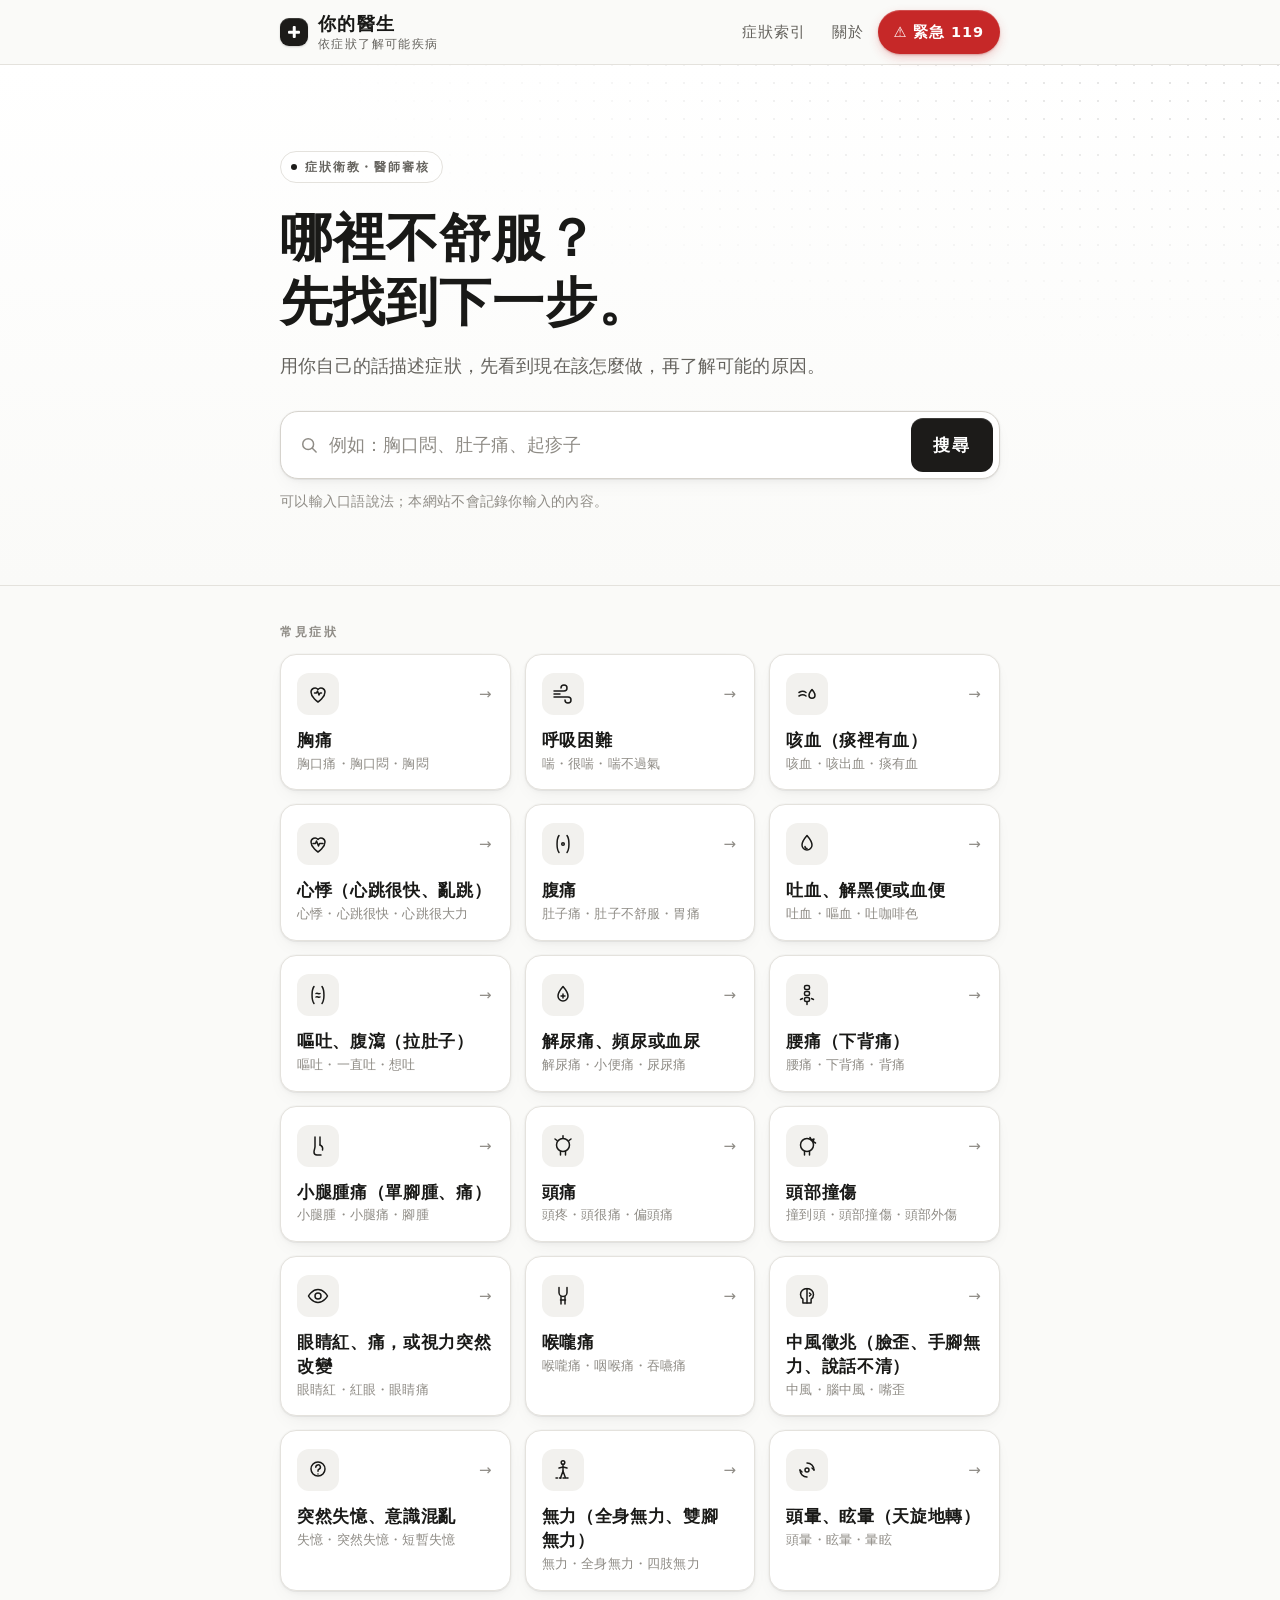
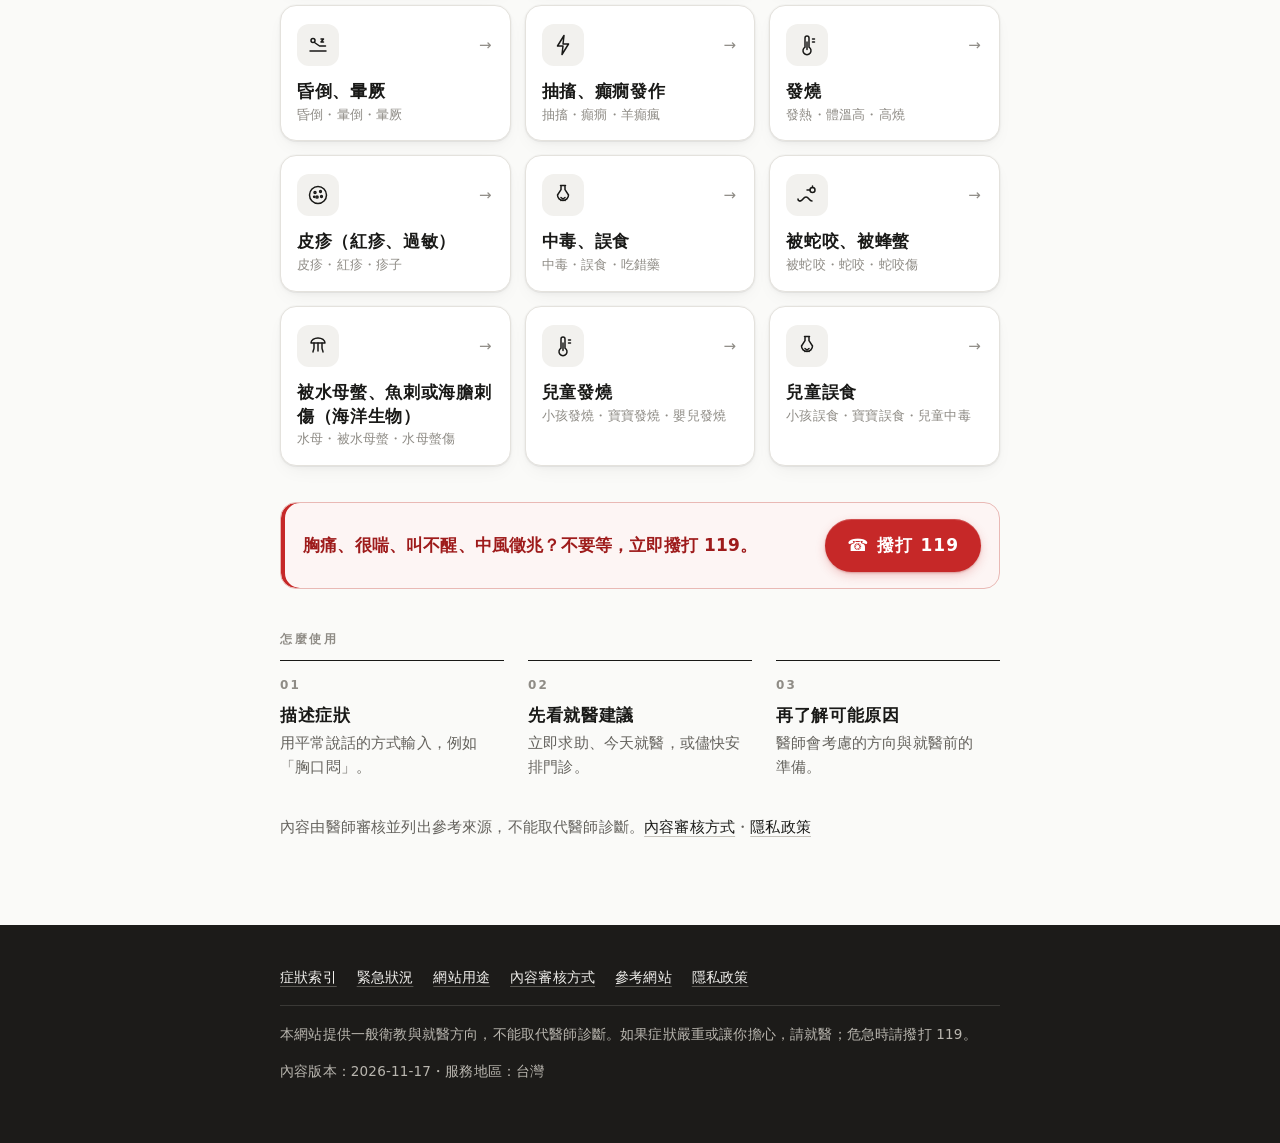
==== index.html @ c9e3ef4b "更新公開版網站 2026-11-17" ====
<!doctype html>
<html lang="zh-Hant-TW">
<head>
<meta charset="utf-8">
<meta name="viewport" content="width=device-width, initial-scale=1">
<meta name="robots" content="index, follow">
<title>你的醫生～依症狀了解可能疾病</title>
<meta name="description" content="你的醫生～依症狀了解可能疾病。先看到現在該怎麼做：立即求助、儘速就醫或安排門診，再了解醫師會考慮的可能原因。經醫師審核的繁體中文衛教，不能取代醫師診斷。">
<link rel="stylesheet" href="css/site.css?v=20261117110125">
</head>
<body data-page="home">
<main id="main" tabindex="-1"><div class="wrap"><noscript><p>本網站需要啟用 JavaScript 才能搜尋與顯示症狀內容。危急時請撥打 119。</p></noscript></div></main>
<script src="data.js?v=20261117110125"></script>
<script src="js/search.js?v=20261117110125"></script>
<script src="js/app.js?v=20261117110125"></script>
</body>
</html>
---- css/site.css ----
/* 極簡黑白灰（暖灰色調）。唯一的彩色是紅色，只用於緊急求助與回診提醒。 */
:root {
  --bg: #FAFAF8;
  --surface: #FFFFFF;
  --soft: #F2F1EE;
  --soft-2: #E9E7E3;
  --text: #191917;
  --muted: #64625D;
  --faint: #8F8C86;
  --line: #E4E2DD;
  --line-strong: #191917;
  --ink: #1C1B19;
  --em: #C62828;
  --em-dark: #9E1B1B;
  --em-soft: #FDF5F4;
  --em-line: #E9B9B5;
  --radius: 16px;
  --radius-sm: 10px;
  --shadow: 0 0 0 1px rgba(25,25,23,.02), 0 1px 1px rgba(25,25,23,.03), 0 2px 4px rgba(25,25,23,.03), 0 8px 20px -6px rgba(25,25,23,.06);
  --shadow-hover: 0 0 0 1px rgba(25,25,23,.03), 0 2px 4px rgba(25,25,23,.04), 0 8px 16px rgba(25,25,23,.05), 0 24px 40px -12px rgba(25,25,23,.14);
  --focus: 0 0 0 2px #FFFFFF, 0 0 0 4px #191917;
  color-scheme: light;
}
* { box-sizing: border-box; }
html { -webkit-text-size-adjust: 100%; scroll-behavior: smooth; }
[id] { scroll-margin-top: 84px; }
::selection { background: var(--ink); color: #fff; }
body {
  margin: 0; background: var(--bg); color: var(--text);
  font-family: "Noto Sans TC", "PingFang TC", "Microsoft JhengHei", system-ui, -apple-system, sans-serif;
  font-size: 17px; line-height: 1.8; letter-spacing: .01em;
  -webkit-font-smoothing: antialiased; text-rendering: optimizeLegibility;
  line-break: strict; font-variant-numeric: tabular-nums;
}
h1, h2, h3 { text-wrap: balance; }
p, li { text-wrap: pretty; }
.hero + .wrap { padding-top: 36px; }
a { color: var(--text); text-decoration: underline; text-decoration-color: #C4C1BA; text-underline-offset: 4px; text-decoration-thickness: 1px; transition: text-decoration-color .15s; }
a:hover { text-decoration-color: var(--text); }
a:focus-visible, button:focus-visible, input:focus-visible, summary:focus-visible { outline: none; box-shadow: var(--focus); border-radius: 8px; }
.wrap { max-width: 760px; margin: 0 auto; padding: 0 20px; }
@media (max-width: 420px) { .wrap { padding: 0 16px; } }
.skip { position: absolute; left: -9999px; }
.skip:focus { left: 16px; top: 8px; background: #fff; padding: 8px 12px; z-index: 10; }
code { font-size: .9em; background: var(--soft); padding: 1px 5px; border-radius: 4px; }
.eyebrow { font-size: 12px; font-weight: 700; letter-spacing: .22em; color: var(--faint); margin: 0 0 10px; text-transform: uppercase; }

/* 頁首 */
.site-header { background: rgba(250,250,248,.9); border-bottom: 1px solid var(--line); position: sticky; top: 0; z-index: 5; backdrop-filter: saturate(1.4) blur(10px); -webkit-backdrop-filter: saturate(1.4) blur(10px); }
.site-header .wrap { display: flex; align-items: center; justify-content: space-between; gap: 12px; min-height: 64px; }
.brand { display: inline-flex; align-items: center; gap: 10px; font-weight: 800; font-size: 18px; color: var(--text); text-decoration: none; letter-spacing: .08em; line-height: 1.25; }
.brand-dot { width: 28px; height: 28px; border-radius: 9px; background: var(--ink); flex: none; position: relative; box-shadow: inset 0 1px 0 rgba(255,255,255,.14), 0 1px 2px rgba(25,25,23,.2); }
.brand-dot::before, .brand-dot::after { content: ""; position: absolute; left: 50%; top: 50%; background: #fff; border-radius: 1px; transform: translate(-50%, -50%); }
.brand-dot::before { width: 12px; height: 2.5px; }
.brand-dot::after { width: 2.5px; height: 12px; }
.brand-text { display: block; white-space: nowrap; }
.brand small { display: block; font-weight: 400; font-size: 11.5px; color: var(--muted); letter-spacing: .12em; margin-top: 2px; }
.nav { display: flex; align-items: center; gap: 2px; }
.nav a.navlink { padding: 8px 12px; text-decoration: none; color: var(--muted); font-size: 14.5px; letter-spacing: .06em; border-radius: 999px; transition: color .15s, background .15s; }
.nav a.navlink:hover { color: var(--text); background: var(--soft); }
.em-pill { display: inline-flex; align-items: center; gap: 6px; background: var(--em); color: #fff !important; text-decoration: none; font-weight: 700; font-size: 14.5px; padding: 9px 16px; border-radius: 999px; min-height: 44px; white-space: nowrap; letter-spacing: .06em; box-shadow: inset 0 1px 0 rgba(255,255,255,.18), 0 1px 2px rgba(158,27,27,.3), 0 4px 12px -2px rgba(198,40,40,.3); transition: background .15s, transform .15s; }
.em-pill:hover { background: var(--em-dark); }
.em-pill:active, .call-btn:active { transform: translateY(1px); }
@media (max-width: 520px) { .nav a.navlink.hide-sm { display: none; } }

/* 預覽橫幅 */
.preview-banner { background: var(--ink); color: #fff; font-size: 13.5px; letter-spacing: .04em; }
.preview-banner a { color: #fff; text-decoration-color: rgba(255,255,255,.5); }
.preview-banner .wrap { padding: 8px 20px; }

main { padding: 36px 0 72px; }
h1 { font-size: 34px; line-height: 1.3; margin: 6px 0 12px; font-weight: 800; letter-spacing: .015em; }
h2 { font-size: 21px; line-height: 1.4; margin: 56px 0 16px; font-weight: 800; letter-spacing: .04em; }
h3 { font-size: 18px; margin: 0 0 6px; font-weight: 700; }
h4 { font-weight: 700; }
p { margin: 0 0 12px; }
.lead { font-size: 18px; color: var(--muted); max-width: 34em; }
.muted { color: var(--muted); }
.small { font-size: 15px; }

/* 首頁 Hero：細點底紋 */
.hero { position: relative; margin-top: -36px; padding: 56px 0 44px; border-bottom: 1px solid var(--line); background: linear-gradient(180deg, #FFFFFF 0%, var(--bg) 100%); overflow: hidden; }
.hero::before {
  content: ""; position: absolute; inset: 0; pointer-events: none;
  background-image: radial-gradient(rgba(25,25,23,.13) 1px, transparent 1.2px);
  background-size: 18px 18px; background-position: -9px -9px;
  -webkit-mask-image: radial-gradient(120% 90% at 100% 0%, #000 0%, transparent 62%);
  mask-image: radial-gradient(120% 90% at 100% 0%, #000 0%, transparent 62%);
}
.hero .wrap { position: relative; }
.hero .eyebrow { display: inline-flex; align-items: center; gap: 8px; padding: 5px 12px 5px 10px; border: 1px solid var(--line); border-radius: 999px; background: rgba(255,255,255,.8); color: var(--muted); letter-spacing: .16em; font-size: 11.5px; margin-bottom: 18px; }
.hero .eyebrow::before { content: ""; width: 6px; height: 6px; border-radius: 50%; background: var(--ink); }
.hero h1 { font-size: 38px; line-height: 1.22; letter-spacing: .02em; font-weight: 900; margin-bottom: 16px; }
@media (min-width: 640px) { .hero { padding: 84px 0 60px; } .hero h1 { font-size: 52px; } }
.search { display: flex; gap: 6px; margin: 28px 0 10px; padding: 6px; background: #fff; border: 1px solid #D6D3CD; border-radius: 18px; box-shadow: var(--shadow); transition: border-color .15s, box-shadow .15s; }
.search:focus-within { border-color: var(--ink); box-shadow: 0 0 0 4px rgba(25,25,23,.08), var(--shadow); }
.search-field { position: relative; flex: 1; min-width: 0; display: flex; align-items: center; }
.search-field svg { position: absolute; left: 12px; color: var(--faint); pointer-events: none; }
.search input { flex: 1; width: 100%; min-width: 0; font: inherit; font-size: 18px; padding: 11px 14px; border: 0; border-radius: 12px; background: transparent; color: var(--text); }
.search-field input { padding-left: 42px; }
.search input:focus, .search input:focus-visible { outline: none; box-shadow: none; }
.search input::placeholder { color: var(--faint); }
.search button { font: inherit; font-weight: 700; padding: 0 22px; border: 0; border-radius: 12px; background: var(--ink); color: #fff; min-height: 48px; cursor: pointer; letter-spacing: .12em; white-space: nowrap; box-shadow: inset 0 1px 0 rgba(255,255,255,.14); transition: background .15s, transform .15s; }
.search button:hover { background: #3A3936; }
.search button:active { transform: translateY(1px); }
.hint { font-size: 13.5px; color: var(--faint); letter-spacing: .02em; }

/* 症狀卡片 */
.sym-grid { list-style: none; padding: 0; margin: 0 0 8px; display: grid; grid-template-columns: repeat(2, minmax(0, 1fr)); gap: 10px; }
@media (min-width: 640px) { .sym-grid { grid-template-columns: repeat(3, minmax(0, 1fr)); gap: 14px; } }
.sym-card { position: relative; display: flex; flex-direction: column; gap: 2px; height: 100%; padding: 18px 16px 16px; background: var(--surface); border: 1px solid var(--line); border-radius: var(--radius); text-decoration: none; color: var(--text); box-shadow: var(--shadow); transition: transform .15s, box-shadow .15s, border-color .15s; }
.sym-card:hover { transform: translateY(-3px); box-shadow: var(--shadow-hover); border-color: #CFCCC6; }
.sym-card .ico { width: 42px; height: 42px; padding: 9px; border-radius: 12px; background: var(--soft); color: var(--text); margin-bottom: 12px; transition: background .2s, color .2s; }
.sym-card:hover .ico { background: var(--ink); color: #fff; }
.sym-t { font-weight: 800; font-size: 17px; letter-spacing: .04em; line-height: 1.4; }
.sym-a { font-size: 12.5px; color: var(--faint); line-height: 1.5; }
.sym-go { position: absolute; top: 26px; right: 18px; color: var(--faint); font-size: 15px; transition: transform .15s, color .15s; }
.sym-card:hover .sym-go { transform: translateX(3px); color: var(--text); }
.chip-draft { font-size: 11px; font-weight: 700; color: var(--muted); border: 1px dashed #A8A59F; border-radius: 4px; padding: 0 5px; margin-left: 4px; letter-spacing: .04em; vertical-align: 2px; }

.chips { display: flex; flex-wrap: wrap; gap: 8px; margin: 14px 0; padding: 0; list-style: none; }
.chips a { display: inline-flex; align-items: center; padding: 8px 16px; min-height: 44px; border: 1px solid var(--line); background: #fff; border-radius: 999px; text-decoration: none; color: var(--text); font-size: 15px; transition: border-color .15s, background .15s; }
.chips a:hover { border-color: var(--text); }
.notice { background: var(--surface); border: 1px solid var(--line); border-radius: var(--radius); padding: 18px 20px; }

/* 首頁步驟 */
.steps { list-style: none; padding: 0; margin: 0 0 18px; display: grid; gap: 0; border-top: 1px solid var(--line); }
@media (min-width: 640px) { .steps { grid-template-columns: repeat(3, 1fr); gap: 24px; border-top: 0; } }
.steps li { display: flex; flex-direction: column; padding: 16px 0; border-bottom: 1px solid var(--line); }
@media (min-width: 640px) { .steps li { border-bottom: 0; border-top: 1px solid var(--text); padding-top: 14px; } }
.step-n { font-size: 12px; font-weight: 700; letter-spacing: .18em; color: var(--faint); margin-bottom: 4px; }
.steps strong { font-size: 16.5px; letter-spacing: .04em; }
.steps li > span:last-child { font-size: 14.5px; color: var(--muted); line-height: 1.7; }
section + section, .em-strip + section { margin-top: 40px; }

/* 緊急提示條 */
.em-strip { border: 1px solid var(--em-line); box-shadow: inset 4px 0 0 var(--em); border-radius: var(--radius); padding: 16px 18px 16px 22px; margin: 36px 0; display: flex; flex-wrap: wrap; align-items: center; justify-content: space-between; gap: 12px; background: var(--em-soft); }
.em-strip p { margin: 0; font-weight: 700; color: var(--em-dark); flex: 1 1 220px; }
.call-btn { display: inline-flex; align-items: center; justify-content: center; gap: 8px; background: var(--em); color: #fff; text-decoration: none; font-weight: 700; font-size: 17px; padding: 11px 22px; border-radius: 999px; min-height: 48px; letter-spacing: .06em; box-shadow: inset 0 1px 0 rgba(255,255,255,.18), 0 1px 2px rgba(158,27,27,.3), 0 4px 12px -2px rgba(198,40,40,.3); transition: background .15s, transform .15s; }
.call-btn:hover { background: var(--em-dark); }

/* 搜尋結果 */
.results { list-style: none; padding: 0; margin: 10px 0; background: var(--surface); border: 1px solid var(--line); border-radius: var(--radius); overflow: hidden; box-shadow: var(--shadow); }
.results li + li { border-top: 1px solid var(--line); }
.results li a { display: block; padding: 14px 18px; text-decoration: none; color: var(--text); }
.results li a:hover { background: var(--soft); }
.results .t { font-weight: 800; font-size: 17px; letter-spacing: .03em; }
.results .a { font-size: 13.5px; color: var(--faint); }

/* 症狀頁 */
.crumb { font-size: 13px; color: var(--faint); letter-spacing: .1em; }
.crumb a { color: var(--muted); text-decoration: none; }
.crumb a:hover { color: var(--text); }
.sym-head { display: flex; align-items: center; gap: 14px; margin-top: 4px; }
.sym-head .ico { width: 52px; height: 52px; padding: 11px; border-radius: 15px; background: var(--ink); color: #fff; flex: none; box-shadow: inset 0 1px 0 rgba(255,255,255,.14), 0 2px 6px rgba(25,25,23,.18); }
.sym-head h1 { margin: 0; }
.aliases { color: var(--muted); font-size: 14.5px; margin: 12px 0 2px; }
.audience { font-size: 13.5px; color: var(--faint); }

/* 症狀頁：本頁跳轉連結 */
.jump { display: flex; flex-wrap: wrap; gap: 8px; margin: 18px 0 0; }
.jump a { display: inline-flex; align-items: center; gap: 6px; min-height: 40px; padding: 6px 14px; border: 1px solid var(--line); border-radius: 999px; background: var(--surface); color: var(--muted); font-size: 14px; letter-spacing: .04em; text-decoration: none; transition: border-color .15s, color .15s; }
.jump a::after { content: "↓"; font-size: 12px; color: var(--faint); }
.jump a:hover { border-color: var(--ink); color: var(--text); }
.jump a:first-child { border-color: var(--em-line); color: var(--em-dark); background: var(--em-soft); }
.jump a:first-child::after { color: var(--em); }

/* 醫師怎麼想：思考順序 */
.thinking { margin: 8px 0 22px; padding: 20px 22px; background: var(--surface); border: 1px solid var(--line); border-radius: var(--radius); box-shadow: var(--shadow); }
.thinking h3 { font-size: 17px; letter-spacing: .06em; margin-bottom: 4px; }
.think-steps { list-style: none; counter-reset: th; padding: 0; margin: 12px 0 0; position: relative; }
.think-steps::before { content: ""; position: absolute; left: 12px; top: 14px; bottom: 14px; width: 1px; background: var(--line); }
.think-steps li { counter-increment: th; position: relative; padding: 4px 0 14px 40px; }
.think-steps li:last-child { padding-bottom: 0; }
.think-steps li::before { content: counter(th); position: absolute; left: 0; top: 4px; width: 25px; height: 25px; border-radius: 50%; background: var(--surface); border: 1px solid var(--ink); font-size: 12.5px; font-weight: 700; display: grid; place-items: center; line-height: 1; }
.think-steps li:first-child::before { background: var(--em); border-color: var(--em); color: #fff; }
.think-steps .plain { display: block; font-size: 14.5px; color: var(--muted); line-height: 1.7; }

/* 腹部位置圖 */
.bodymap { margin: 14px 0 6px; }
.bm-figure { max-width: 420px; margin: 0 auto; }
.bm-side { display: flex; justify-content: space-between; font-size: 12px; color: var(--faint); letter-spacing: .12em; margin: 0 6px 6px; }
.bm-grid { display: grid; grid-template-columns: repeat(3, 1fr); gap: 6px; padding: 10px; background: var(--soft); border: 1px solid var(--line); border-radius: 42% 42% 28% 28% / 22% 22% 16% 16%; }
.bm-cell { display: flex; flex-direction: column; align-items: center; justify-content: center; gap: 0; min-height: 76px; padding: 8px 4px; background: var(--surface); border: 1px solid var(--line); border-radius: 12px; text-decoration: none; color: var(--text); text-align: center; line-height: 1.35; transition: background .15s, color .15s, border-color .15s, transform .15s; }
.bm-cell span { font-weight: 700; font-size: 14.5px; letter-spacing: .04em; }
.bm-cell small { font-size: 12px; color: var(--faint); }
a.bm-cell:hover { background: var(--ink); color: #fff; border-color: var(--ink); transform: translateY(-1px); }
a.bm-cell:hover small { color: #C9C6BF; }
.bm-empty { background: transparent; border-style: dashed; color: var(--faint); }
.bm-empty span { font-weight: 400; font-size: 13px; }
.bm-extra { justify-content: center; }

/* 手機：底部固定「立即求助」列（寬螢幕改用右側欄） */
.rf-bar { position: fixed; left: 12px; right: 12px; bottom: calc(12px + env(safe-area-inset-bottom)); z-index: 6; display: flex; gap: 8px; padding: 8px; background: rgba(253,245,244,.96); border: 1px solid var(--em-line); border-radius: 18px; box-shadow: 0 10px 30px -8px rgba(158,27,27,.35); backdrop-filter: blur(8px); -webkit-backdrop-filter: blur(8px); transform: translateY(140%); transition: transform .25s; }
.rf-bar.on { transform: none; }
.rf-bar a { display: inline-flex; align-items: center; justify-content: center; gap: 6px; min-height: 46px; border-radius: 12px; font-weight: 700; font-size: 15px; text-decoration: none; letter-spacing: .04em; }
.rf-bar-link { flex: 1; color: var(--em-dark); background: #fff; border: 1px solid var(--em-line); }
.rf-bar-call { padding: 0 18px; color: #fff; background: var(--em); box-shadow: inset 0 1px 0 rgba(255,255,255,.18); }
body[data-page="symptom"] .site-footer { padding-bottom: 110px; }
@media (min-width: 1180px) { .rf-bar { display: none; } body[data-page="symptom"] .site-footer { padding-bottom: 48px; } }
@media (prefers-reduced-motion: reduce) { .rf-bar { transition: none; } }

/* 寬螢幕：右側固定「立即求助」重點 */
.rf-aside { display: none; }
@media (min-width: 1180px) {
  .sym-wrap { max-width: 1160px; display: grid; grid-template-columns: minmax(0, 760px) 300px; gap: 48px; justify-content: center; }
  .rf-aside { display: block; position: sticky; top: 88px; align-self: start; margin-top: 36px; padding: 18px 18px 16px 22px; border: 1px solid var(--em-line); border-radius: var(--radius); background: linear-gradient(180deg, #FFFBFA 0%, var(--em-soft) 100%); box-shadow: inset 4px 0 0 var(--em), 0 10px 28px -12px rgba(198,40,40,.25); font-size: 14px; line-height: 1.65; max-height: calc(100vh - 110px); overflow: auto; opacity: 0; transform: translateY(8px); pointer-events: none; transition: opacity .25s, transform .25s; }
  .rf-aside.on { opacity: 1; transform: none; pointer-events: auto; }
  .rf-tag { display: inline-flex; gap: 6px; align-items: center; background: var(--em); color: #fff; font-size: 12px; font-weight: 700; letter-spacing: .12em; padding: 3px 11px; border-radius: 999px; margin: 0 0 8px; }
  .rf-lead { font-weight: 700; color: var(--em-dark); margin: 0 0 4px; }
  .rf-aside ul { margin: 0 0 12px; padding-left: 18px; }
  .rf-aside li { margin: 5px 0; }
  .rf-aside li::marker { color: var(--em); }
  .rf-aside .call-btn { width: 100%; font-size: 16px; min-height: 44px; }
  .rf-more { margin: 10px 0 0; font-size: 13px; text-align: center; }
}
@media (prefers-reduced-motion: reduce) { .rf-aside { transition: none; } }

/* 症狀頁章節編號 */
.sym-page { counter-reset: sec; }
.sym-page > h2 { counter-increment: sec; display: flex; align-items: baseline; gap: 12px; padding-top: 22px; border-top: 1px solid var(--line); }
.sym-page > h2::before { content: counter(sec, decimal-leading-zero); font-size: 12px; font-weight: 700; letter-spacing: .18em; color: var(--faint); min-width: 1.8em; }
.sym-page > h2:first-of-type { border-top: 0; padding-top: 0; margin-top: 32px; }
.jump-wide a:first-child { border-color: var(--line); color: var(--muted); background: var(--surface); }
.jump-wide a:first-child::after { color: var(--faint); }
.jump-wide a:last-child { border-color: var(--em-line); color: var(--em-dark); background: var(--em-soft); }
.jump-wide a:last-child::after { color: var(--em); }

.level { border-radius: var(--radius); padding: 22px 22px 20px 26px; margin: 16px 0; background: var(--surface); border: 1px solid var(--line); box-shadow: inset 4px 0 0 var(--bar, var(--line)), var(--shadow); }
@media (max-width: 420px) { .level { padding: 18px 16px 16px 20px; } }
.level .tag { display: inline-flex; align-items: center; gap: 6px; font-size: 12px; font-weight: 700; padding: 3px 11px; border-radius: 999px; margin-bottom: 10px; letter-spacing: .12em; }
.level h3 { font-size: 20px; letter-spacing: .03em; }
.level ul { margin: 6px 0 8px; padding-left: 20px; }
.level li { margin: 7px 0; }
.level li::marker { color: var(--faint); }
/* 立即求助：紅色 */
.level.em { border-color: var(--em-line); background: linear-gradient(180deg, #FFFBFA 0%, var(--em-soft) 100%); box-shadow: inset 4px 0 0 var(--em), 0 1px 2px rgba(198,40,40,.05), 0 10px 28px -10px rgba(198,40,40,.22); }
.level.em .tag { background: var(--em); color: #fff; }
.level.em h3 { color: var(--em-dark); }
.level.em li::marker { color: var(--em); }
/* 今天就醫：黑色 */
.level.ur { --bar: var(--ink); border-color: #CFCCC6; }
.level.ur .tag { background: var(--ink); color: #fff; }
/* 儘快門診：灰色 */
.level.ro { background: #F6F5F2; box-shadow: inset 4px 0 0 #B5B2AB; }
.level.ro .tag { background: transparent; color: var(--text); border: 1px solid var(--text); }
.donow { background: rgba(255,255,255,.85); border-radius: 12px; padding: 14px 18px; margin-top: 16px; border: 1px solid var(--em-line); }
.level.ro .donow { border-color: var(--line); }
.donow h4 { margin: 0 0 4px; font-size: 15px; letter-spacing: .06em; }
.safety-net { margin: 14px 0 0; padding: 12px 16px; background: var(--surface); border: 1px solid var(--em-line); box-shadow: inset 3px 0 0 var(--em); border-radius: 12px; color: var(--text); font-size: 15.5px; }
.delay { border: 1px solid var(--line); box-shadow: inset 4px 0 0 var(--ink); background: var(--surface); border-radius: var(--radius); padding: 20px 22px 18px 26px; margin: 20px 0; }
.delay h3 { font-size: 17px; letter-spacing: .06em; }
.delay ul { margin: 6px 0 0; padding-left: 20px; }
.delay li { margin: 7px 0; }
.no-observe { font-size: 13.5px; color: var(--muted); padding: 2px 0 2px 12px; border-left: 2px solid var(--line); }

sup.ref { white-space: nowrap; margin-left: 2px; line-height: 0; }
sup.ref a { font-size: 10.5px; text-decoration: none; color: var(--faint); padding: 0 1px; }
sup.ref a:hover { color: var(--text); }

.qa { list-style: none; padding: 0; margin: 0; counter-reset: q; }
.qa li { counter-increment: q; position: relative; padding: 14px 0 14px 40px; border-top: 1px solid var(--line); }
.qa li:last-child { border-bottom: 1px solid var(--line); }
.qa li::before { content: counter(q); position: absolute; left: 0; top: 16px; width: 26px; height: 26px; border-radius: 50%; background: var(--soft-2); font-size: 13px; font-weight: 700; display: grid; place-items: center; line-height: 1; }
.qa .why { font-size: 14.5px; color: var(--muted); }

.causes { display: grid; gap: 12px; }
@media (min-width: 640px) { .causes { grid-template-columns: 1fr 1fr; } }
.cause-group { background: var(--surface); border: 1px solid var(--line); border-radius: var(--radius); padding: 20px 22px; box-shadow: var(--shadow); }
.cause-group h3 { font-size: 16px; letter-spacing: .06em; }
.cause-group ul { padding-left: 18px; margin: 6px 0 0; }
.cause-group li { margin: 10px 0; }
.cause-group li::marker { color: var(--faint); }
.cause-group .plain { display: block; font-size: 14.5px; color: var(--muted); line-height: 1.7; }
.cause-group.loc { margin: 10px 0; scroll-margin-top: 84px; }
.cause-group h4 { margin: 0 0 2px; font-size: 16px; letter-spacing: .08em; padding-bottom: 8px; border-bottom: 1px solid var(--line); }
.disclaimer { font-size: 14.5px; color: var(--muted); background: var(--soft); border-radius: var(--radius-sm); padding: 12px 16px; }

.meta { background: var(--surface); border: 1px solid var(--line); border-radius: var(--radius); padding: 20px 22px; font-size: 14.5px; }

/* 步驟清單（CPR、噎到）與延伸閱讀 */
.cpr-steps { list-style: none; padding: 0; margin: 14px 0 0; counter-reset: step; background: var(--surface); border: 1px solid var(--line); border-radius: var(--radius); box-shadow: var(--shadow); overflow: hidden; }
.cpr-steps li { counter-increment: step; position: relative; padding: 15px 20px 15px 58px; }
.cpr-steps li + li { border-top: 1px solid var(--line); }
.cpr-steps li::before { content: counter(step); position: absolute; left: 18px; top: 17px; width: 26px; height: 26px; border-radius: 50%; background: var(--ink); color: #fff; font-size: 13px; font-weight: 700; display: grid; place-items: center; line-height: 1; }
.links { list-style: none; padding: 0; margin: 14px 0 0; display: grid; gap: 10px; }
.links li { background: var(--surface); border: 1px solid var(--line); border-radius: var(--radius); padding: 14px 20px; box-shadow: var(--shadow); line-height: 1.6; }
.links a { font-weight: 700; }
.meta dl { display: grid; grid-template-columns: max-content 1fr; gap: 4px 18px; margin: 0 0 12px; padding-bottom: 12px; border-bottom: 1px solid var(--line); }
.meta dt { color: var(--faint); letter-spacing: .06em; }
.meta dd { margin: 0; }
.sources { font-size: 13.5px; padding-left: 22px; color: var(--muted); }
.sources li { margin: 6px 0; word-break: break-word; }
.sources a { color: var(--muted); }
.draft-flag { display: inline-block; background: var(--surface); color: var(--muted); border: 1px dashed #A8A59F; font-size: 12px; font-weight: 700; padding: 1px 8px; border-radius: 6px; letter-spacing: .04em; }

/* 頁尾：深色 */
.site-footer { background: var(--ink); color: #B9B6AF; padding: 40px 0 48px; font-size: 13.5px; line-height: 1.8; }
.site-footer nav { display: flex; flex-wrap: wrap; gap: 6px 20px; margin-bottom: 16px; padding-bottom: 16px; border-bottom: 1px solid #3A3936; }
.site-footer a { color: #F2F1EE; text-decoration-color: #5A5853; }
.site-footer a:hover { text-decoration-color: #F2F1EE; }

/* 審核頁 */
.review-card { background: var(--surface); border: 1px solid var(--line); border-radius: var(--radius); padding: 18px 20px; margin: 16px 0; }
.review-card table { width: 100%; border-collapse: collapse; font-size: 14px; }
.review-card th, .review-card td { text-align: left; border-bottom: 1px solid var(--line); padding: 8px 4px; vertical-align: top; }
.warn { color: var(--em-dark); font-weight: 700; }
.ok { color: var(--text); }
.table-scroll { overflow-x: auto; }

@media (prefers-reduced-motion: reduce) { * { transition: none !important; } }
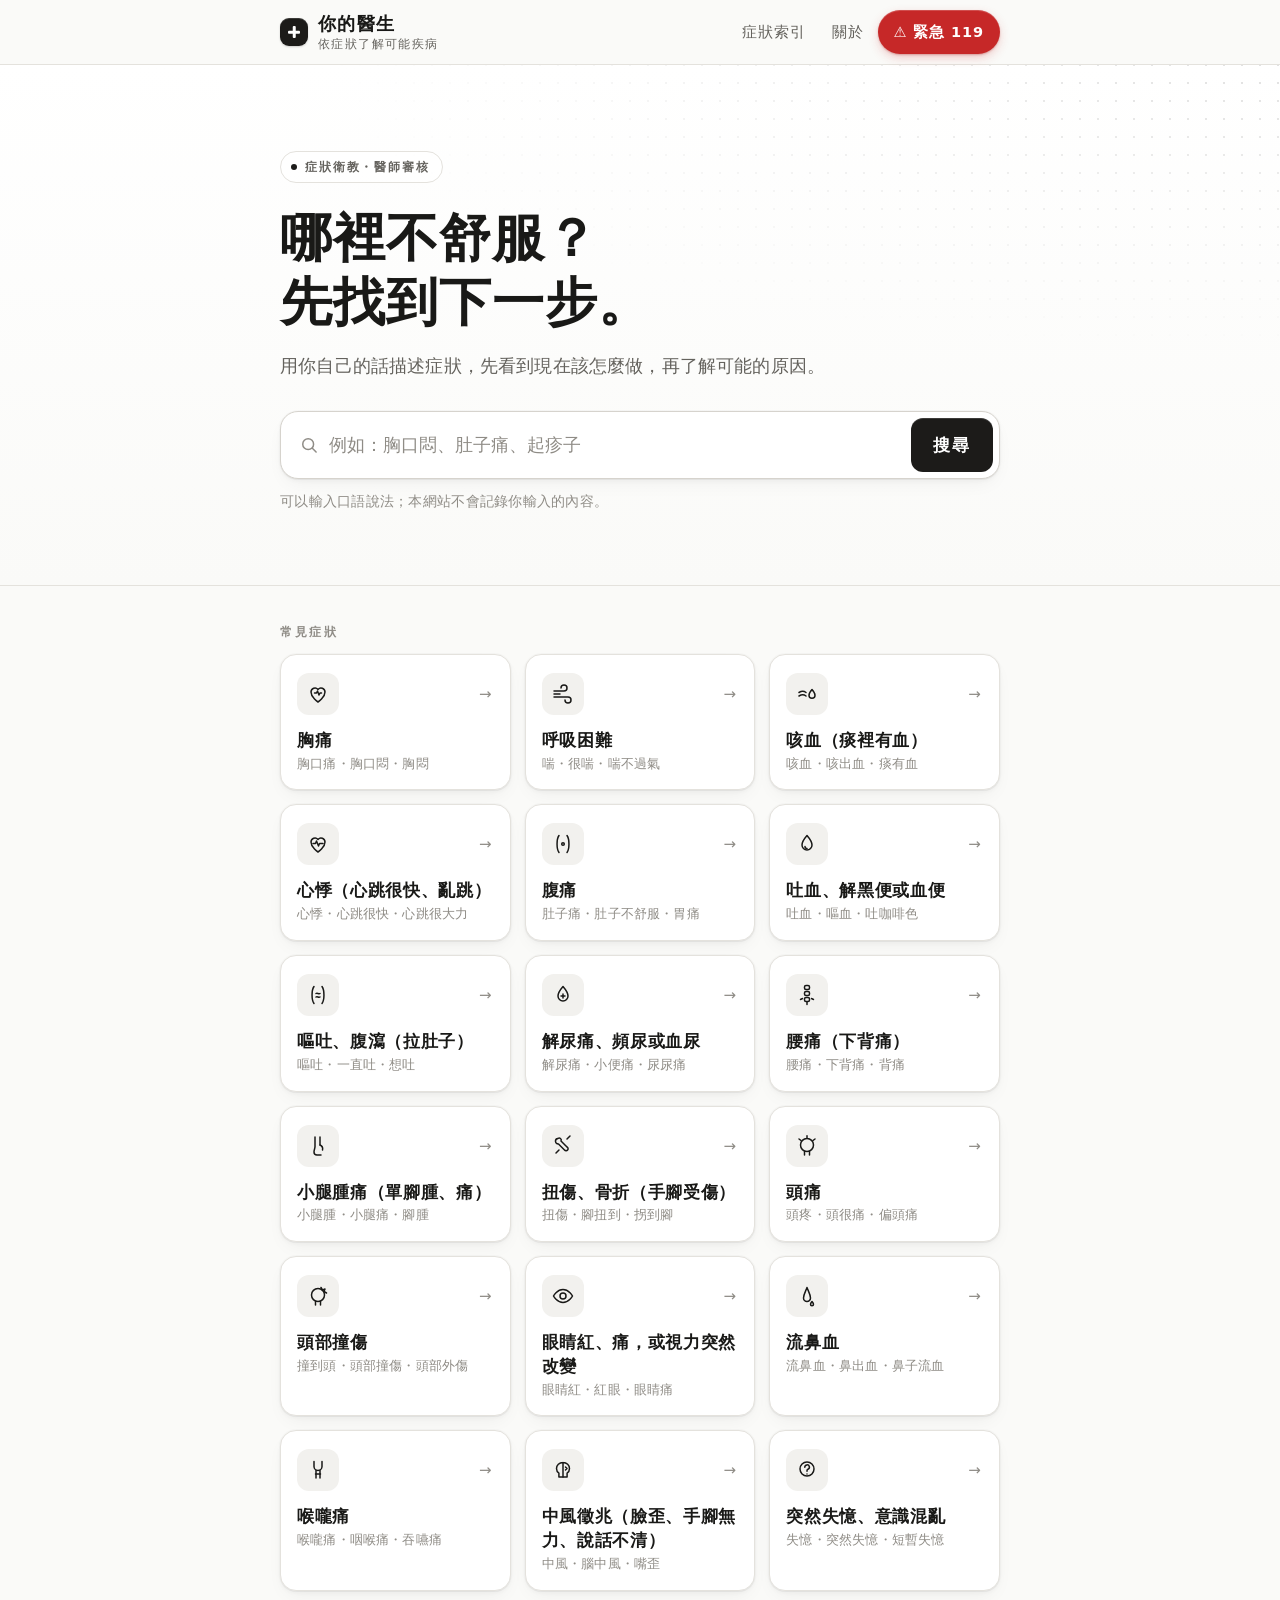
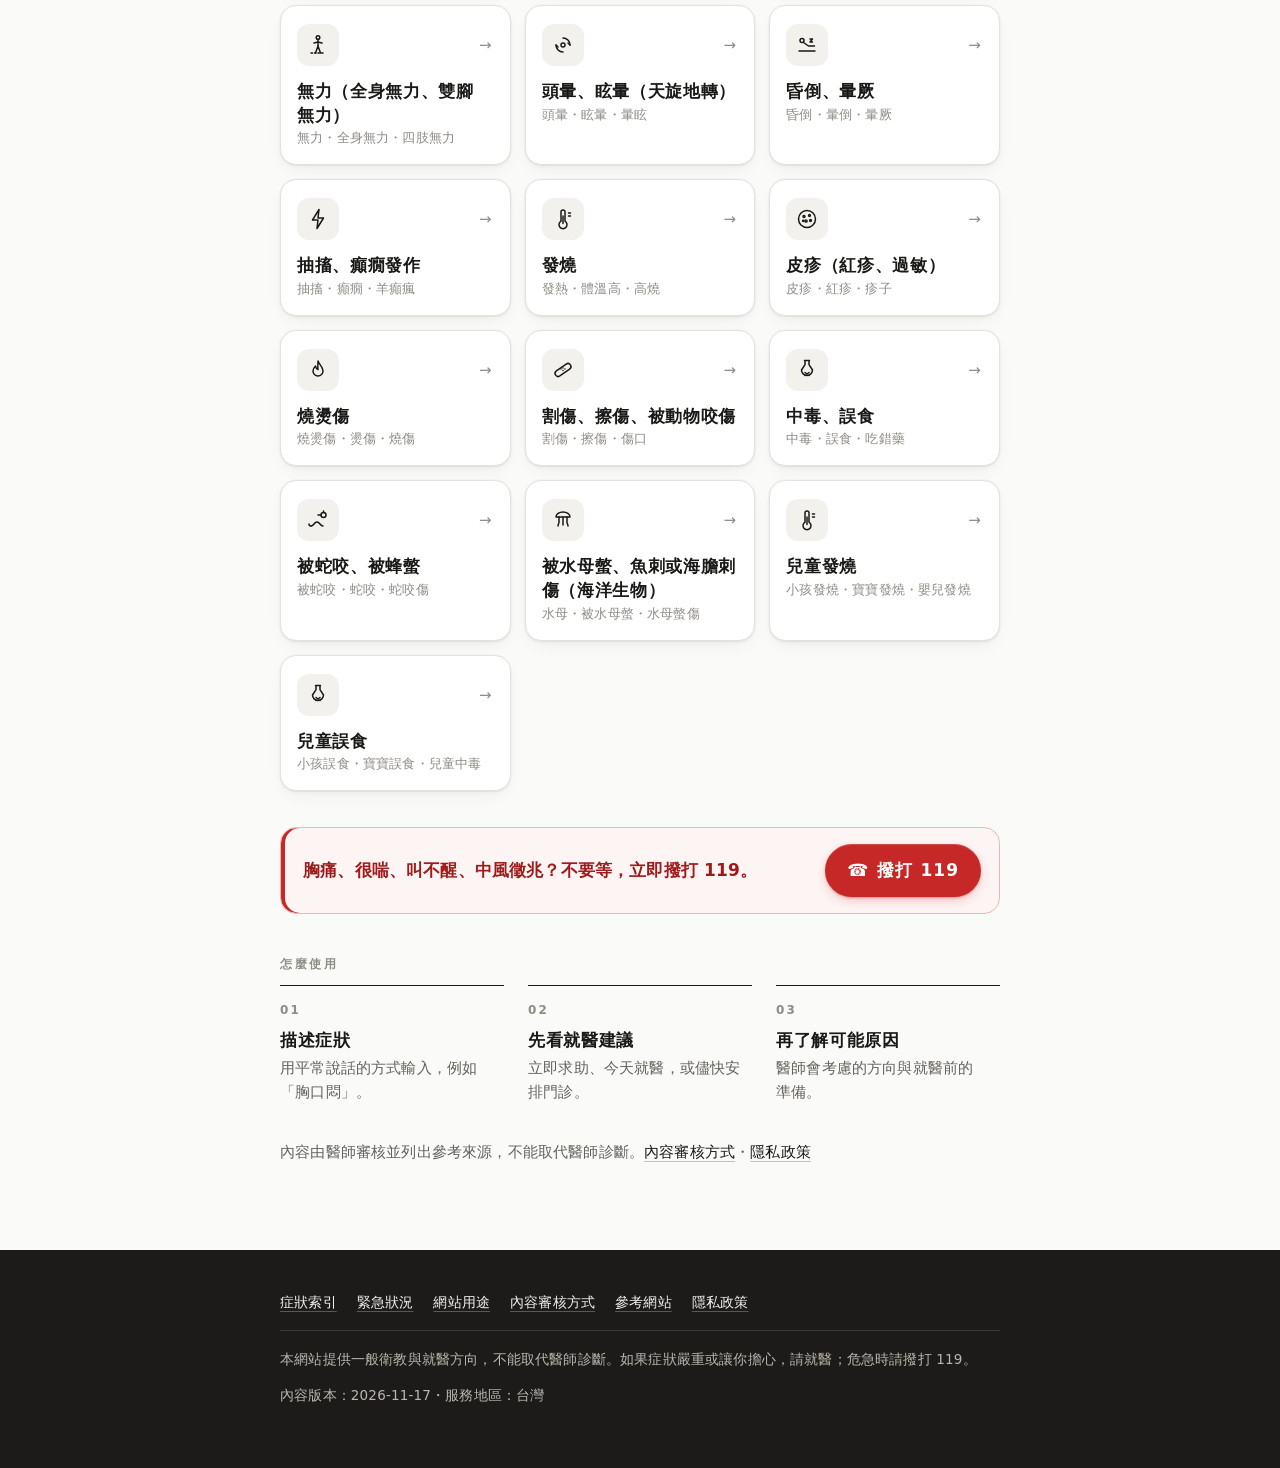
==== commit 5a117808: "更新公開版網站 2026-11-17" ====
--- a/index.html
+++ b/index.html
@@ -6,12 +6,12 @@
 <meta name="robots" content="index, follow">
 <title>你的醫生～依症狀了解可能疾病</title>
 <meta name="description" content="你的醫生～依症狀了解可能疾病。先看到現在該怎麼做：立即求助、儘速就醫或安排門診，再了解醫師會考慮的可能原因。經醫師審核的繁體中文衛教，不能取代醫師診斷。">
-<link rel="stylesheet" href="css/site.css?v=20261117110125">
+<link rel="stylesheet" href="css/site.css?v=20261117120346">
 </head>
 <body data-page="home">
 <main id="main" tabindex="-1"><div class="wrap"><noscript><p>本網站需要啟用 JavaScript 才能搜尋與顯示症狀內容。危急時請撥打 119。</p></noscript></div></main>
-<script src="data.js?v=20261117110125"></script>
-<script src="js/search.js?v=20261117110125"></script>
-<script src="js/app.js?v=20261117110125"></script>
+<script src="data.js?v=20261117120346"></script>
+<script src="js/search.js?v=20261117120346"></script>
+<script src="js/app.js?v=20261117120346"></script>
 </body>
 </html>
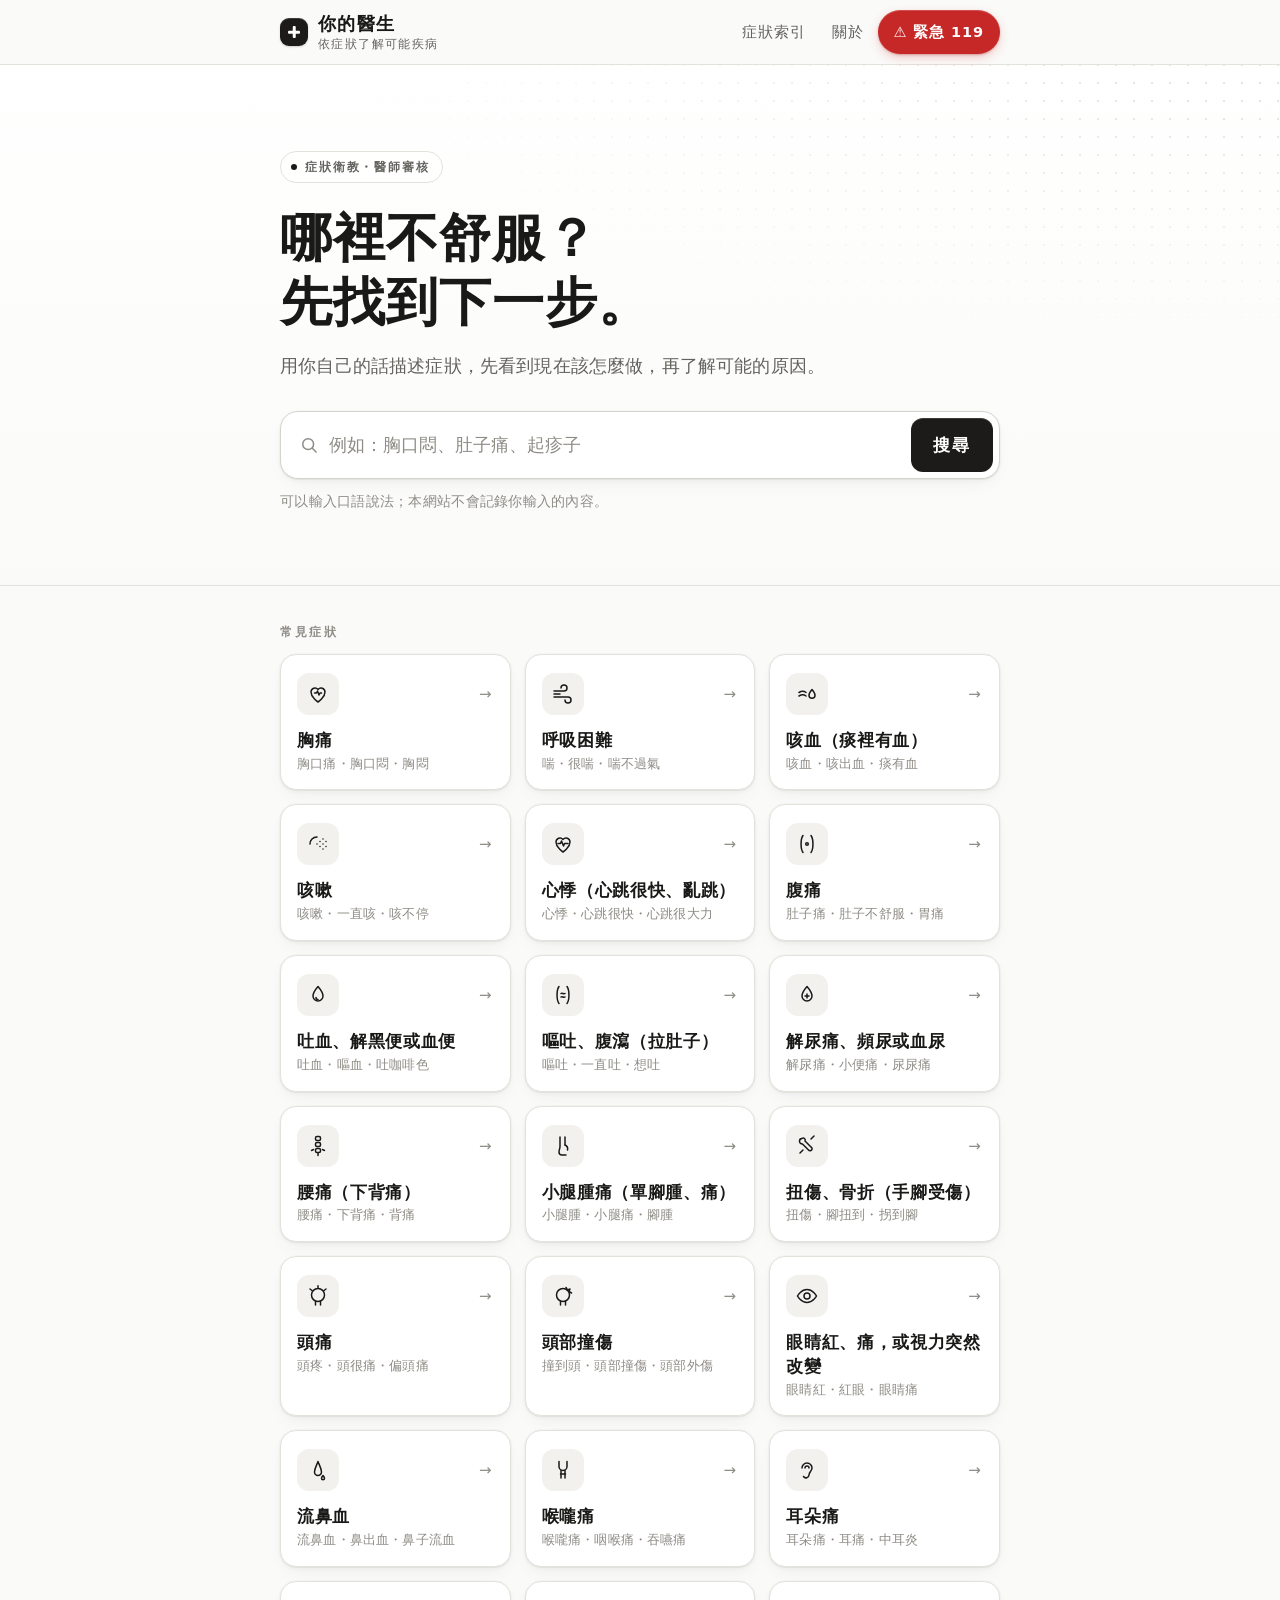
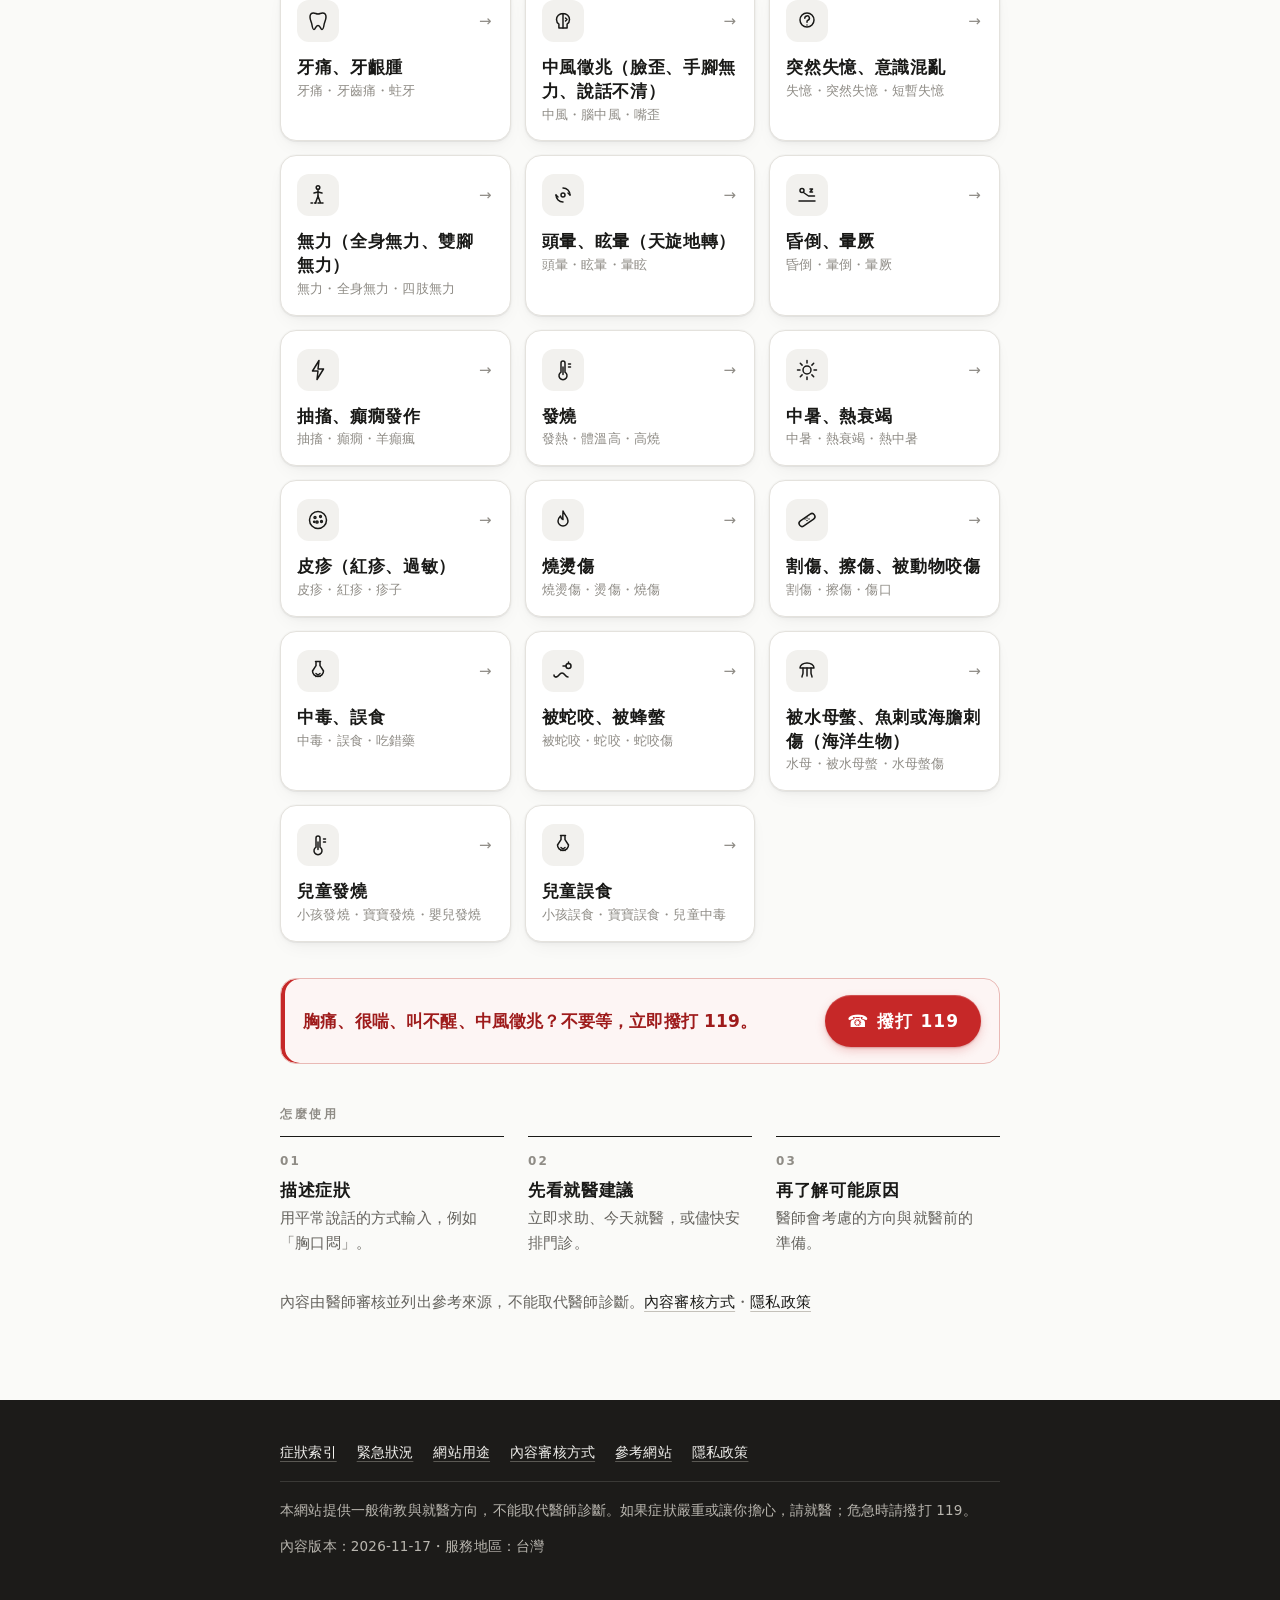
==== commit f13a11d4: "更新公開版網站 2026-11-17" ====
--- a/index.html
+++ b/index.html
@@ -6,12 +6,12 @@
 <meta name="robots" content="index, follow">
 <title>你的醫生～依症狀了解可能疾病</title>
 <meta name="description" content="你的醫生～依症狀了解可能疾病。先看到現在該怎麼做：立即求助、儘速就醫或安排門診，再了解醫師會考慮的可能原因。經醫師審核的繁體中文衛教，不能取代醫師診斷。">
-<link rel="stylesheet" href="css/site.css?v=20261117120346">
+<link rel="stylesheet" href="css/site.css?v=20261117120700">
 </head>
 <body data-page="home">
 <main id="main" tabindex="-1"><div class="wrap"><noscript><p>本網站需要啟用 JavaScript 才能搜尋與顯示症狀內容。危急時請撥打 119。</p></noscript></div></main>
-<script src="data.js?v=20261117120346"></script>
-<script src="js/search.js?v=20261117120346"></script>
-<script src="js/app.js?v=20261117120346"></script>
+<script src="data.js?v=20261117120700"></script>
+<script src="js/search.js?v=20261117120700"></script>
+<script src="js/app.js?v=20261117120700"></script>
 </body>
 </html>
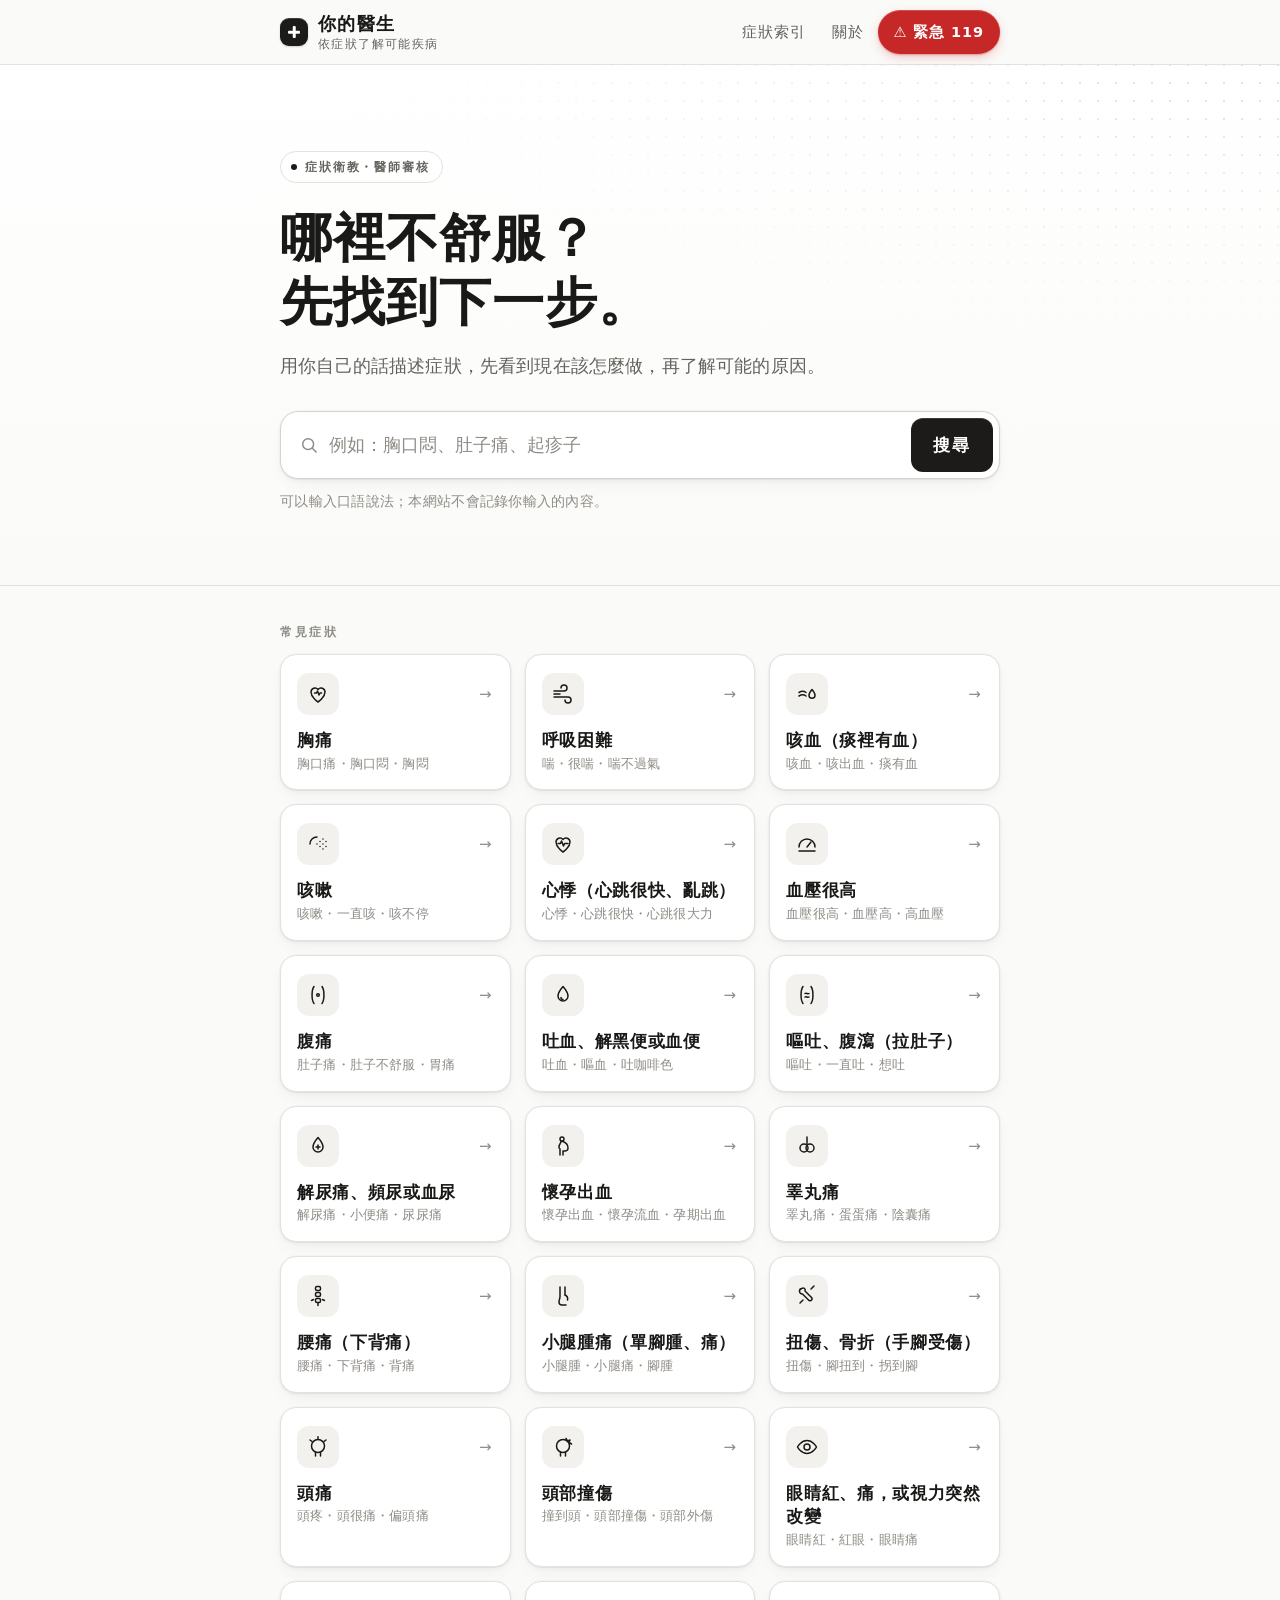
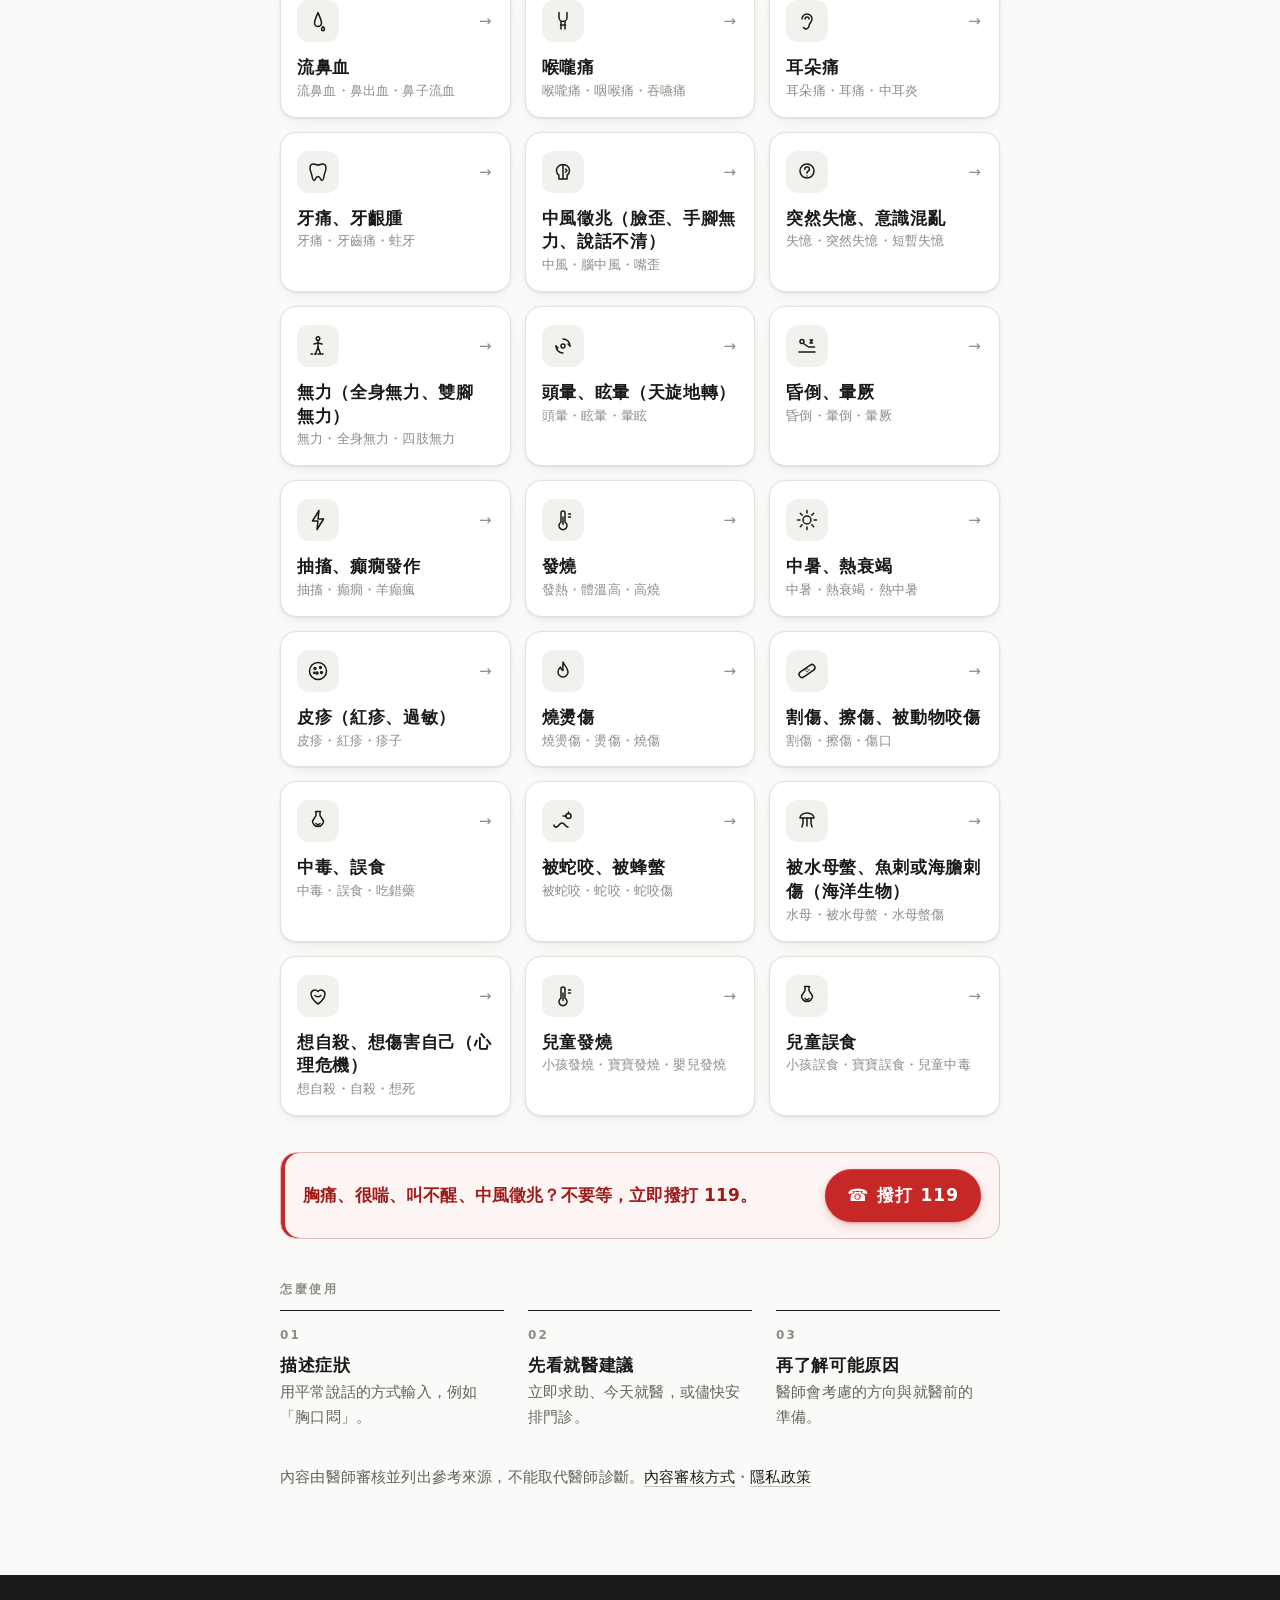
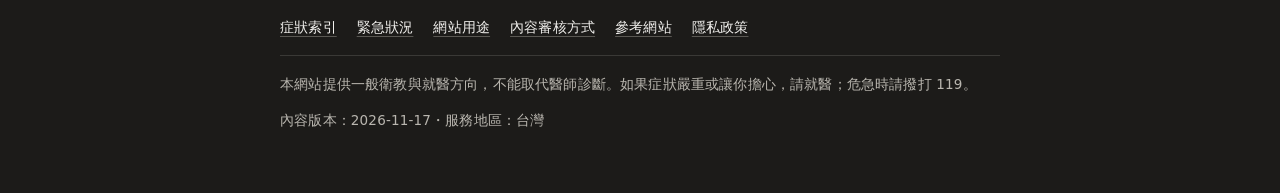
==== commit 7c2ddddd: "更新公開版網站 2026-11-17" ====
--- a/index.html
+++ b/index.html
@@ -6,12 +6,12 @@
 <meta name="robots" content="index, follow">
 <title>你的醫生～依症狀了解可能疾病</title>
 <meta name="description" content="你的醫生～依症狀了解可能疾病。先看到現在該怎麼做：立即求助、儘速就醫或安排門診，再了解醫師會考慮的可能原因。經醫師審核的繁體中文衛教，不能取代醫師診斷。">
-<link rel="stylesheet" href="css/site.css?v=20261117120700">
+<link rel="stylesheet" href="css/site.css?v=20261117121013">
 </head>
 <body data-page="home">
 <main id="main" tabindex="-1"><div class="wrap"><noscript><p>本網站需要啟用 JavaScript 才能搜尋與顯示症狀內容。危急時請撥打 119。</p></noscript></div></main>
-<script src="data.js?v=20261117120700"></script>
-<script src="js/search.js?v=20261117120700"></script>
-<script src="js/app.js?v=20261117120700"></script>
+<script src="data.js?v=20261117121013"></script>
+<script src="js/search.js?v=20261117121013"></script>
+<script src="js/app.js?v=20261117121013"></script>
 </body>
 </html>
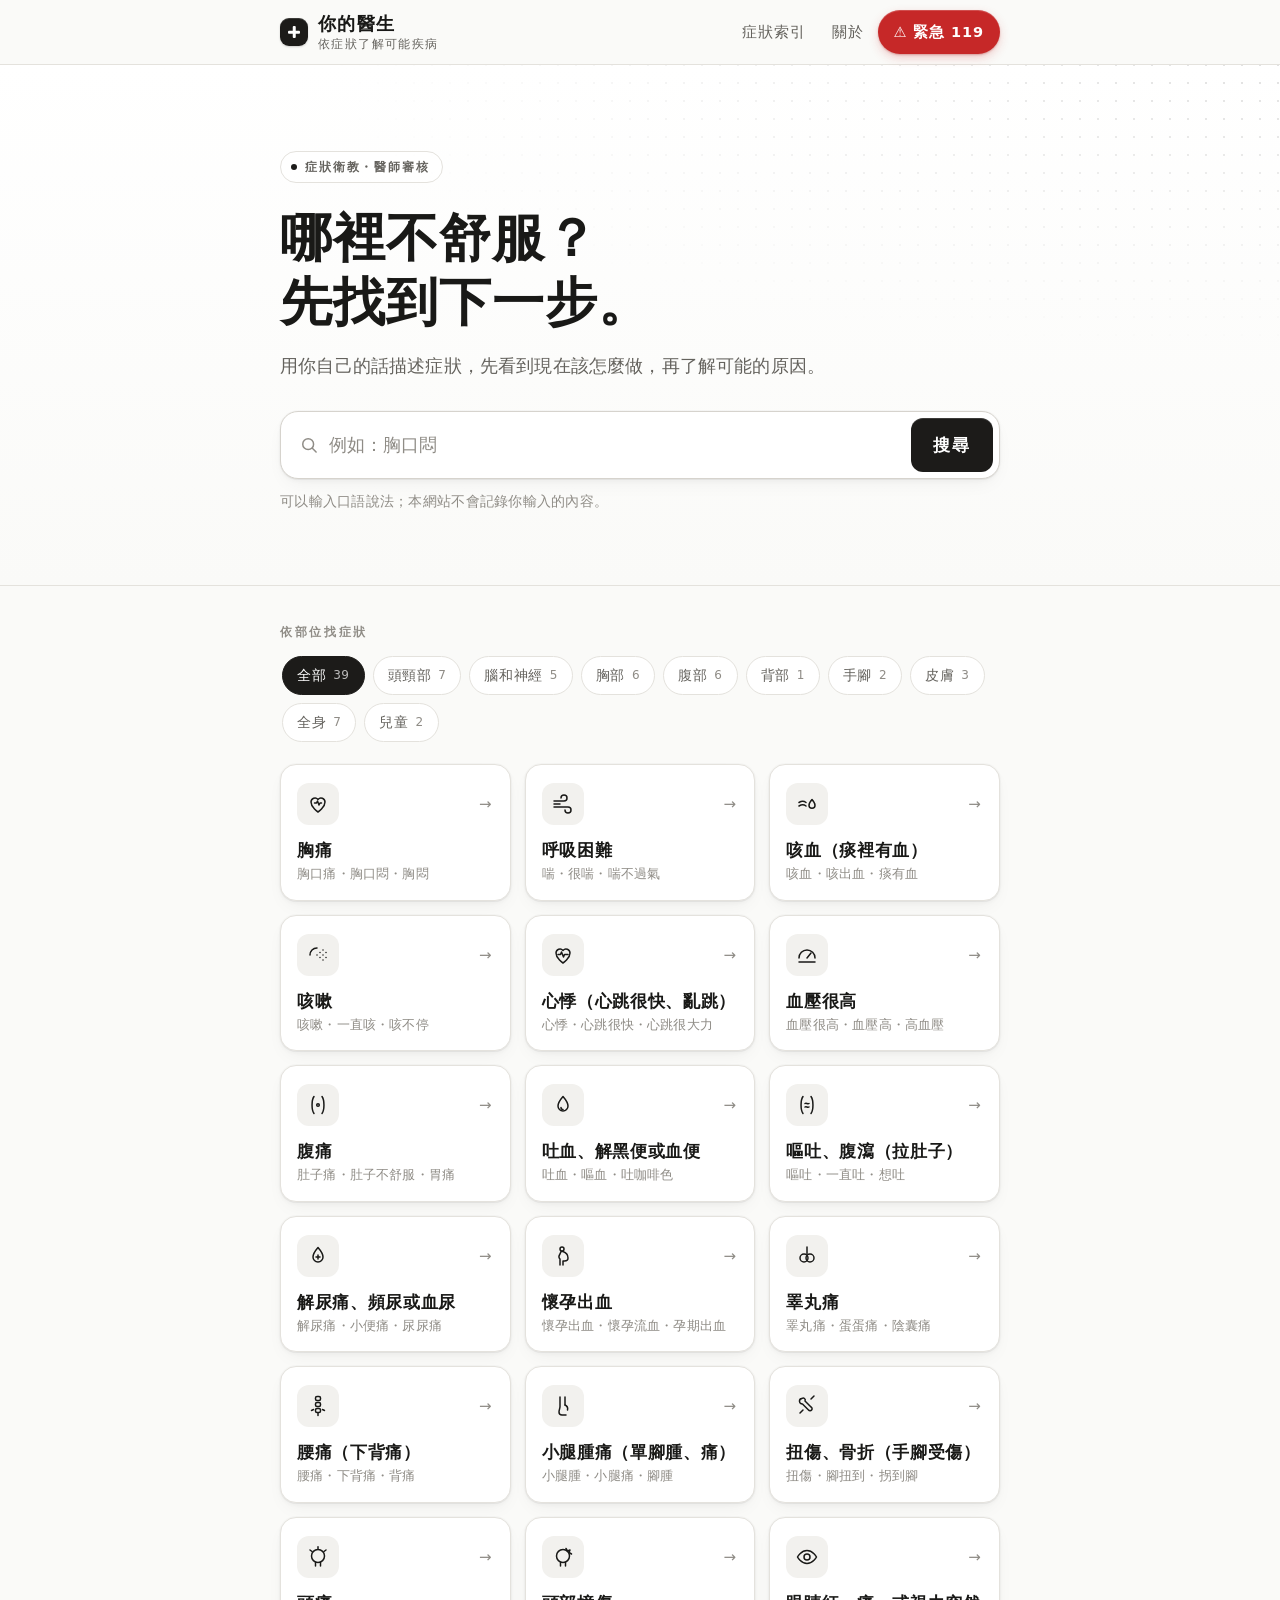
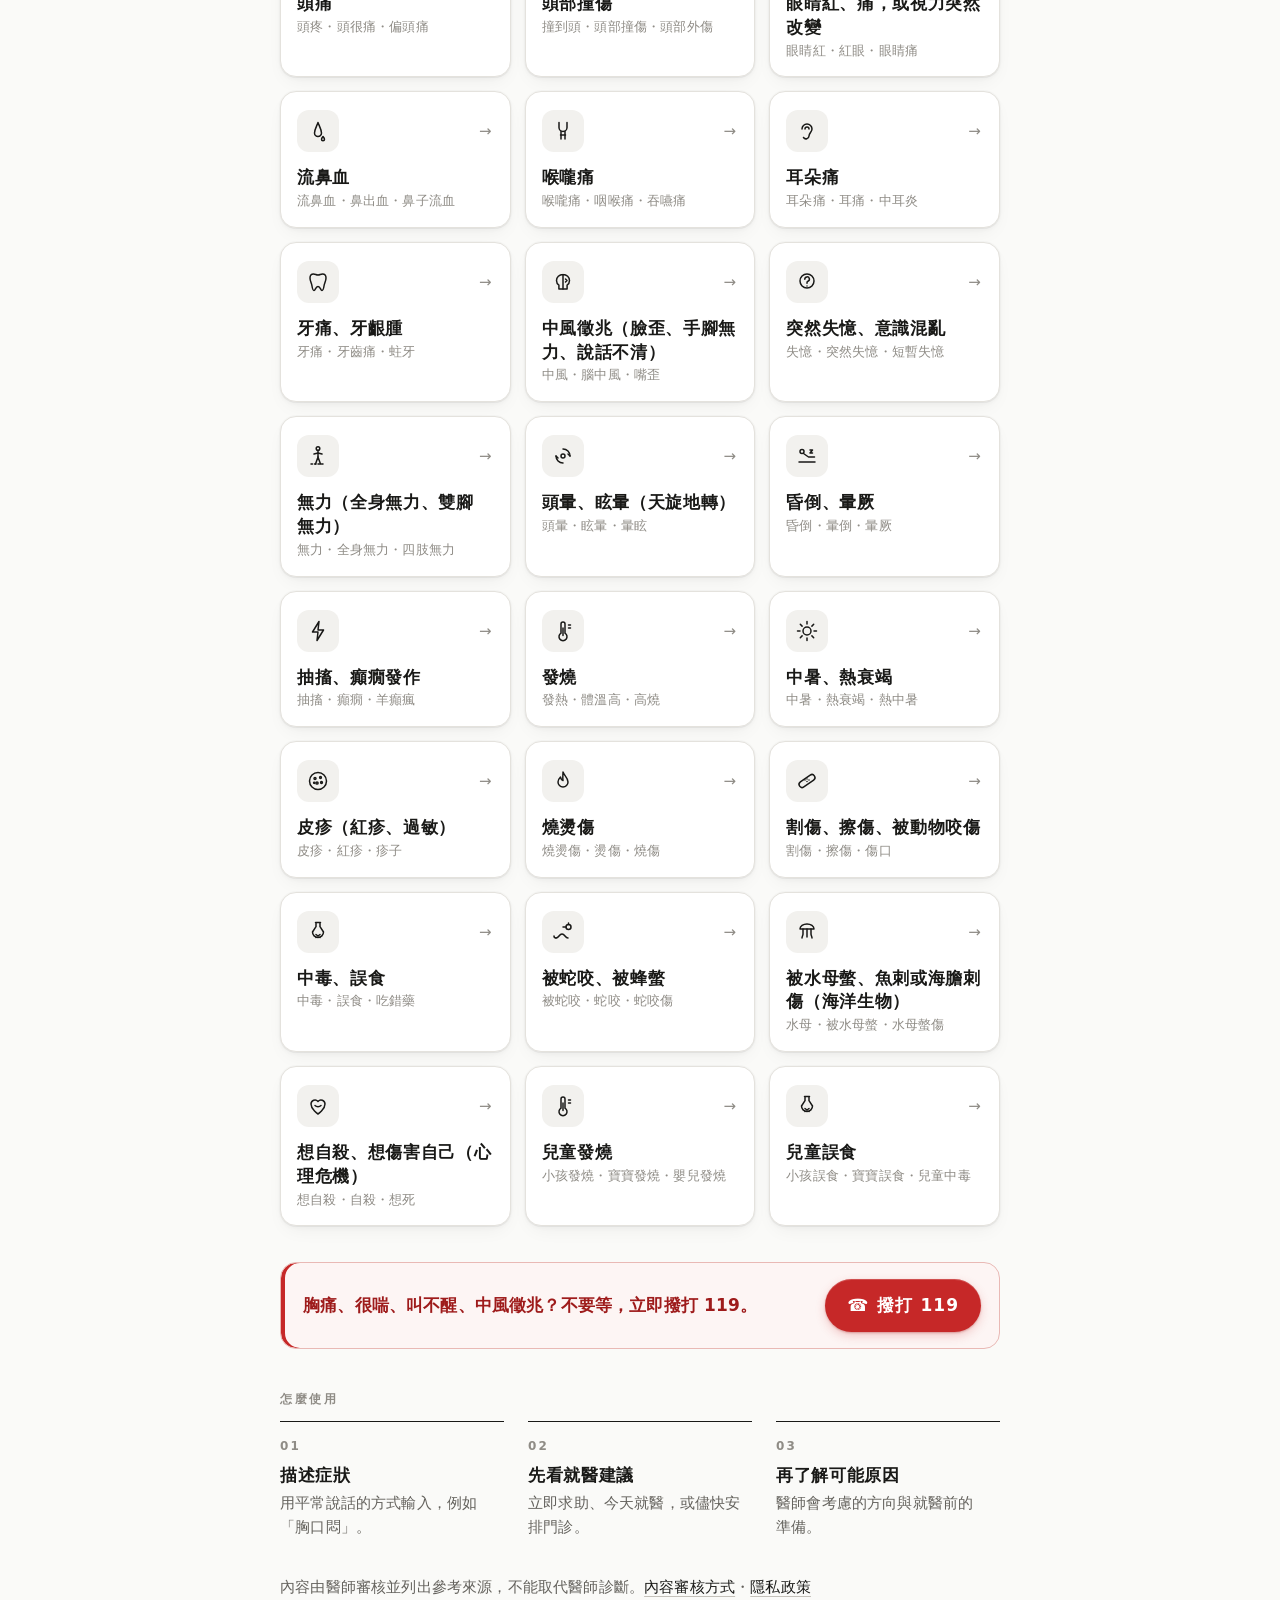
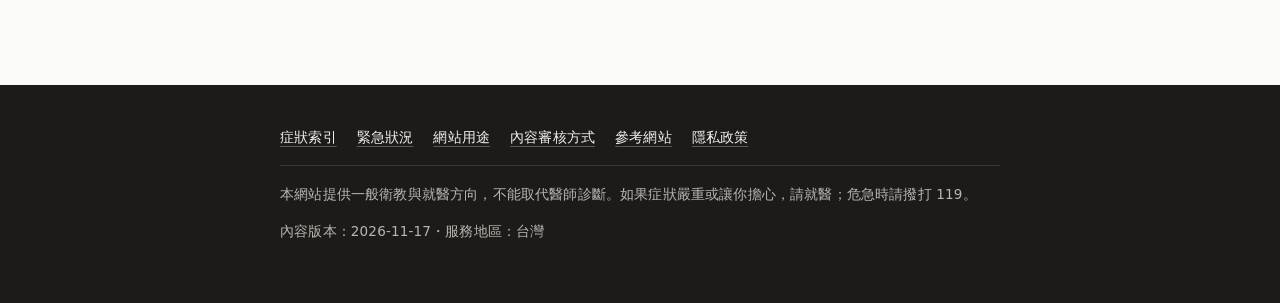
==== commit a58db2d8: "更新公開版網站 2026-11-19" ====
--- a/index.html
+++ b/index.html
@@ -6,12 +6,12 @@
 <meta name="robots" content="index, follow">
 <title>你的醫生～依症狀了解可能疾病</title>
 <meta name="description" content="你的醫生～依症狀了解可能疾病。先看到現在該怎麼做：立即求助、儘速就醫或安排門診，再了解醫師會考慮的可能原因。經醫師審核的繁體中文衛教，不能取代醫師診斷。">
-<link rel="stylesheet" href="css/site.css?v=20261117121013">
+<link rel="stylesheet" href="css/site.css?v=20261119040735">
 </head>
 <body data-page="home">
 <main id="main" tabindex="-1"><div class="wrap"><noscript><p>本網站需要啟用 JavaScript 才能搜尋與顯示症狀內容。危急時請撥打 119。</p></noscript></div></main>
-<script src="data.js?v=20261117121013"></script>
-<script src="js/search.js?v=20261117121013"></script>
-<script src="js/app.js?v=20261117121013"></script>
+<script src="data.js?v=20261119040735"></script>
+<script src="js/search.js?v=20261119040735"></script>
+<script src="js/app.js?v=20261119040735"></script>
 </body>
 </html>
--- a/css/site.css
+++ b/css/site.css
@@ -309,3 +309,33 @@
 .table-scroll { overflow-x: auto; }
 
 @media (prefers-reduced-motion: reduce) { * { transition: none !important; } }
+
+/* ---------- 2026-11-19 設計優化：部位篩選、手機列表卡、跳轉列 ---------- */
+.area-chips { display: flex; gap: 8px; margin: 0 0 16px; overflow-x: auto; padding: 2px 2px 6px; scrollbar-width: none; -webkit-overflow-scrolling: touch; }
+.area-chips::-webkit-scrollbar { display: none; }
+@media (min-width: 640px) { .area-chips { flex-wrap: wrap; overflow: visible; } }
+.area-chip { flex: 0 0 auto; display: inline-flex; align-items: center; gap: 7px; min-height: 38px; padding: 6px 14px; border: 1px solid var(--line); border-radius: 999px; background: var(--surface); color: var(--muted); font: inherit; font-size: 14px; letter-spacing: .04em; cursor: pointer; transition: border-color .15s, color .15s, background .15s; }
+.area-chip span { font-size: 12px; color: var(--faint); font-variant-numeric: tabular-nums; }
+.area-chip:hover { border-color: var(--ink); color: var(--text); }
+.area-chip:focus-visible { outline: none; box-shadow: var(--focus); }
+.area-chip[aria-pressed="true"] { background: var(--ink); border-color: var(--ink); color: #fff; }
+.area-chip[aria-pressed="true"] span { color: rgba(255,255,255,.7); }
+
+/* 手機：症狀卡改成一欄的列表列，掃讀更快 */
+@media (max-width: 519px) {
+  .sym-grid { grid-template-columns: 1fr; gap: 8px; }
+  .sym-card { display: grid; grid-template-columns: 40px 1fr 16px; grid-template-rows: auto auto; column-gap: 14px; align-items: center; padding: 12px 14px; }
+  .sym-card .ico { grid-row: 1 / 3; width: 40px; height: 40px; padding: 9px; margin: 0; }
+  .sym-t { font-size: 16px; grid-column: 2; }
+  .sym-a { grid-column: 2; }
+  .sym-go { position: static; grid-column: 3; grid-row: 1 / 3; }
+  .sym-card:hover { transform: none; }
+}
+
+/* 手機：症狀頁的跳轉連結排成一列，可橫向滑動 */
+@media (max-width: 519px) {
+  .jump { flex-wrap: nowrap; overflow-x: auto; margin-left: -16px; margin-right: -16px; padding: 2px 16px 6px; scrollbar-width: none; }
+  .jump::-webkit-scrollbar { display: none; }
+  .jump { gap: 6px; }
+  .jump a { flex: 0 0 auto; padding: 6px 11px; font-size: 13.5px; letter-spacing: .02em; gap: 4px; }
+}
